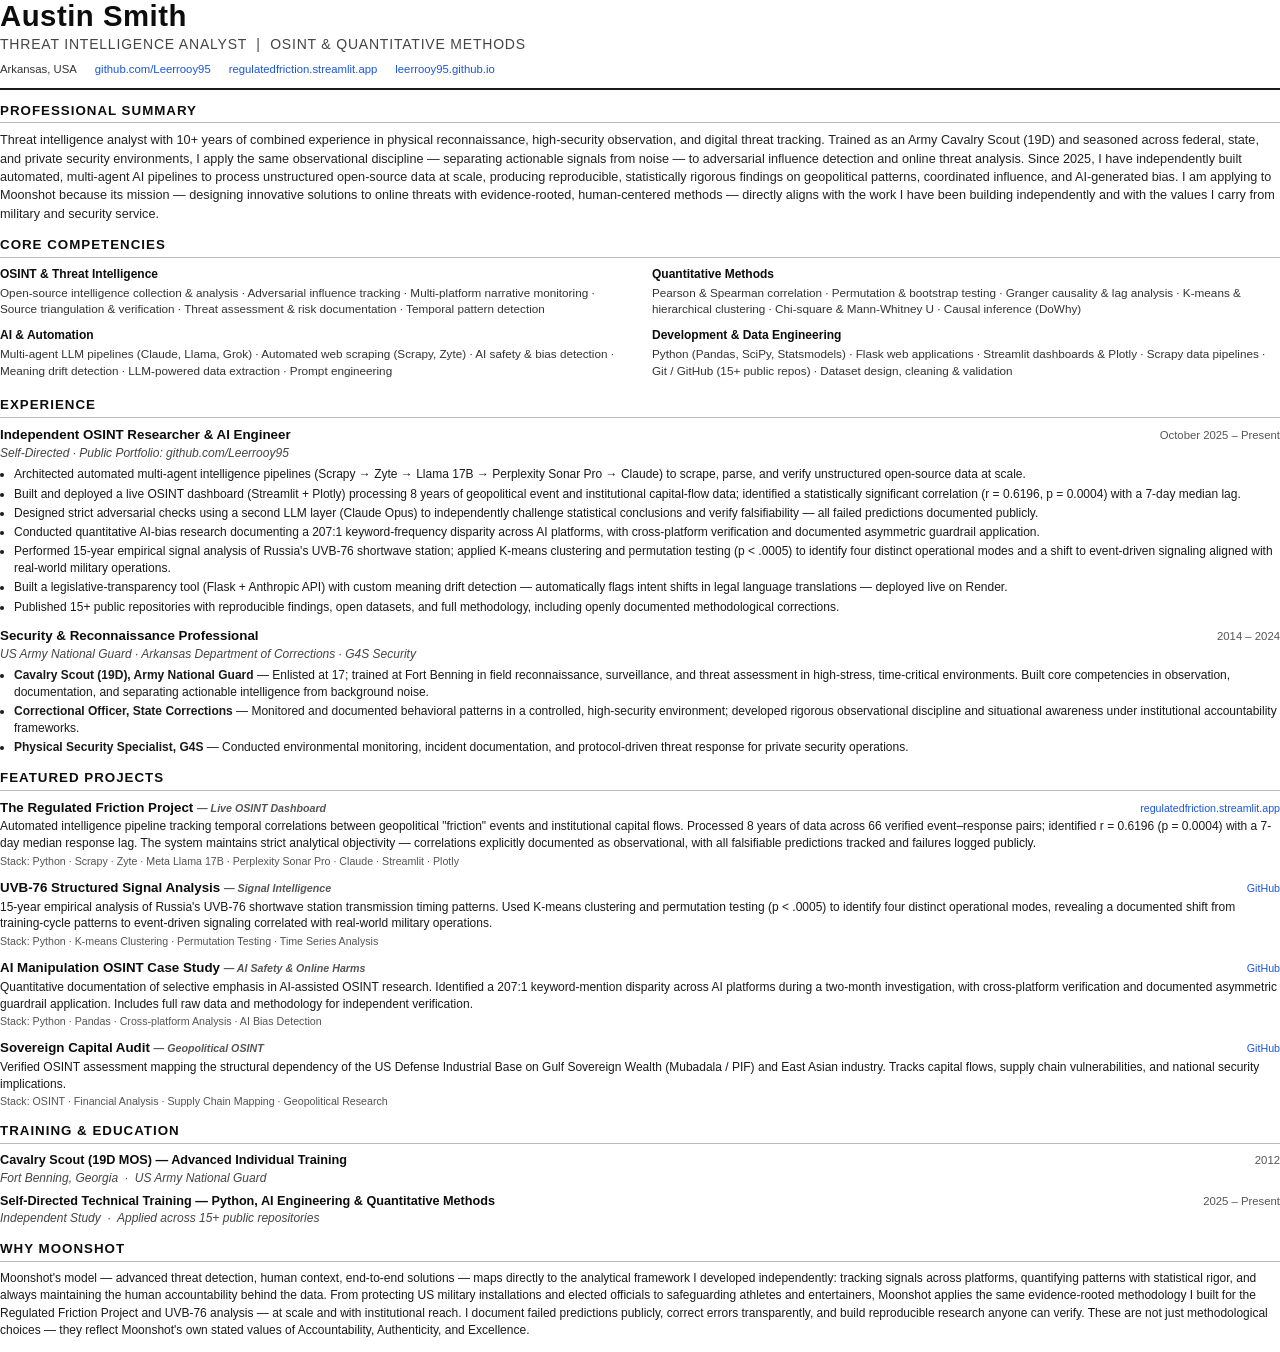
==== resume.html @ 7518427e "Add Austin Smith resume for Moonshot Threat Intelligence Analyst role (HTML + PDF) Co-authored-by: L" ====
<!DOCTYPE html>
<html lang="en">
<head>
<meta charset="UTF-8">
<title>Austin Smith — Resume</title>
<style>
  /* =============================================
     Austin Smith — Resume for Moonshot
     Threat Intelligence Analyst (Quantitative Methods)
     ============================================= */

  @page {
    size: letter;
    margin: 0.6in 0.65in 0.6in 0.65in;
  }

  * {
    margin: 0;
    padding: 0;
    box-sizing: border-box;
  }

  body {
    font-family: 'Arial', 'Helvetica Neue', Helvetica, sans-serif;
    font-size: 9.5pt;
    line-height: 1.4;
    color: #1a1a1a;
    background: #ffffff;
  }

  /* ---- Header ---- */
  .header {
    border-bottom: 2.5px solid #1a1a1a;
    padding-bottom: 10px;
    margin-bottom: 12px;
  }

  .header-name {
    font-size: 22pt;
    font-weight: 700;
    letter-spacing: 0.5px;
    color: #0d0d0d;
    line-height: 1.1;
  }

  .header-title {
    font-size: 10.5pt;
    font-weight: 400;
    color: #444;
    letter-spacing: 0.8px;
    text-transform: uppercase;
    margin-top: 3px;
    margin-bottom: 7px;
  }

  .header-contact {
    display: flex;
    flex-wrap: wrap;
    gap: 4px 18px;
    font-size: 8.5pt;
    color: #333;
  }

  .header-contact a {
    color: #1a56db;
    text-decoration: none;
  }

  /* ---- Section Titles ---- */
  .section {
    margin-bottom: 13px;
  }

  .section-title {
    font-size: 10pt;
    font-weight: 700;
    text-transform: uppercase;
    letter-spacing: 1px;
    color: #0d0d0d;
    border-bottom: 1px solid #bbb;
    padding-bottom: 2px;
    margin-bottom: 8px;
  }

  /* ---- Summary ---- */
  .summary p {
    font-size: 9.5pt;
    color: #222;
    line-height: 1.45;
  }

  /* ---- Skills Grid ---- */
  .skills-grid {
    display: grid;
    grid-template-columns: 1fr 1fr;
    gap: 6px 24px;
  }

  .skill-category {
    margin-bottom: 4px;
  }

  .skill-category-title {
    font-weight: 700;
    font-size: 9pt;
    color: #0d0d0d;
    margin-bottom: 2px;
  }

  .skill-category p {
    font-size: 8.8pt;
    color: #333;
    line-height: 1.4;
  }

  /* ---- Experience ---- */
  .job {
    margin-bottom: 11px;
  }

  .job-header {
    display: flex;
    justify-content: space-between;
    align-items: baseline;
    margin-bottom: 1px;
  }

  .job-title {
    font-size: 10pt;
    font-weight: 700;
    color: #0d0d0d;
  }

  .job-dates {
    font-size: 8.5pt;
    color: #555;
    white-space: nowrap;
    margin-left: 8px;
    flex-shrink: 0;
  }

  .job-org {
    font-size: 9pt;
    color: #444;
    font-style: italic;
    margin-bottom: 4px;
  }

  .job-bullets {
    padding-left: 14px;
    margin: 0;
  }

  .job-bullets li {
    font-size: 9pt;
    color: #1a1a1a;
    margin-bottom: 2.5px;
    line-height: 1.4;
  }

  /* ---- Projects ---- */
  .project {
    margin-bottom: 10px;
  }

  .project-header {
    display: flex;
    justify-content: space-between;
    align-items: baseline;
    margin-bottom: 1px;
  }

  .project-title {
    font-size: 10pt;
    font-weight: 700;
    color: #0d0d0d;
  }

  .project-tag {
    font-size: 8pt;
    color: #555;
    font-style: italic;
  }

  .project-link {
    font-size: 8pt;
    color: #1a56db;
    text-decoration: none;
  }

  .project-desc {
    font-size: 9pt;
    color: #1a1a1a;
    line-height: 1.4;
    margin-bottom: 2px;
  }

  .project-stack {
    font-size: 8pt;
    color: #555;
  }

  /* ---- Education / Certs ---- */
  .edu-item {
    margin-bottom: 6px;
  }

  .edu-header {
    display: flex;
    justify-content: space-between;
    align-items: baseline;
  }

  .edu-title {
    font-size: 9.5pt;
    font-weight: 700;
    color: #0d0d0d;
  }

  .edu-dates {
    font-size: 8.5pt;
    color: #555;
  }

  .edu-org {
    font-size: 9pt;
    color: #444;
    font-style: italic;
  }

  /* ---- Two-column layout for bottom ---- */
  .two-col {
    display: grid;
    grid-template-columns: 1fr 1fr;
    gap: 0 28px;
  }
</style>
</head>
<body>

<!-- ============ HEADER ============ -->
<div class="header">
  <div class="header-name">Austin Smith</div>
  <div class="header-title">Threat Intelligence Analyst &nbsp;|&nbsp; OSINT &amp; Quantitative Methods</div>
  <div class="header-contact">
    <span>Arkansas, USA</span>
    <span><a href="https://github.com/Leerrooy95">github.com/Leerrooy95</a></span>
    <span><a href="https://regulatedfriction.streamlit.app">regulatedfriction.streamlit.app</a></span>
    <span><a href="https://leerrooy95.github.io">leerrooy95.github.io</a></span>
  </div>
</div>

<!-- ============ PROFESSIONAL SUMMARY ============ -->
<div class="section summary">
  <div class="section-title">Professional Summary</div>
  <p>
    Threat intelligence analyst with 10+ years of combined experience in physical reconnaissance, high-security observation, and digital threat tracking.
    Trained as an Army Cavalry Scout (19D) and seasoned across federal, state, and private security environments, I apply the same observational
    discipline — separating actionable signals from noise — to adversarial influence detection and online threat analysis.
    Since 2025, I have independently built automated, multi-agent AI pipelines to process unstructured open-source data at scale, producing
    reproducible, statistically rigorous findings on geopolitical patterns, coordinated influence, and AI-generated bias.
    I am applying to Moonshot because its mission — designing innovative solutions to online threats with evidence-rooted, human-centered methods — directly
    aligns with the work I have been building independently and with the values I carry from military and security service.
  </p>
</div>

<!-- ============ CORE COMPETENCIES ============ -->
<div class="section">
  <div class="section-title">Core Competencies</div>
  <div class="skills-grid">

    <div class="skill-category">
      <div class="skill-category-title">OSINT &amp; Threat Intelligence</div>
      <p>Open-source intelligence collection &amp; analysis · Adversarial influence tracking · Multi-platform narrative monitoring · Source triangulation &amp; verification · Threat assessment &amp; risk documentation · Temporal pattern detection</p>
    </div>

    <div class="skill-category">
      <div class="skill-category-title">Quantitative Methods</div>
      <p>Pearson &amp; Spearman correlation · Permutation &amp; bootstrap testing · Granger causality &amp; lag analysis · K-means &amp; hierarchical clustering · Chi-square &amp; Mann-Whitney U · Causal inference (DoWhy)</p>
    </div>

    <div class="skill-category">
      <div class="skill-category-title">AI &amp; Automation</div>
      <p>Multi-agent LLM pipelines (Claude, Llama, Grok) · Automated web scraping (Scrapy, Zyte) · AI safety &amp; bias detection · Meaning drift detection · LLM-powered data extraction · Prompt engineering</p>
    </div>

    <div class="skill-category">
      <div class="skill-category-title">Development &amp; Data Engineering</div>
      <p>Python (Pandas, SciPy, Statsmodels) · Flask web applications · Streamlit dashboards &amp; Plotly · Scrapy data pipelines · Git / GitHub (15+ public repos) · Dataset design, cleaning &amp; validation</p>
    </div>

  </div>
</div>

<!-- ============ EXPERIENCE ============ -->
<div class="section">
  <div class="section-title">Experience</div>

  <!-- Job 1 -->
  <div class="job">
    <div class="job-header">
      <div class="job-title">Independent OSINT Researcher &amp; AI Engineer</div>
      <div class="job-dates">October 2025 – Present</div>
    </div>
    <div class="job-org">Self-Directed · Public Portfolio: github.com/Leerrooy95</div>
    <ul class="job-bullets">
      <li>Architected automated multi-agent intelligence pipelines (Scrapy → Zyte → Llama 17B → Perplexity Sonar Pro → Claude) to scrape, parse, and verify unstructured open-source data at scale.</li>
      <li>Built and deployed a live OSINT dashboard (Streamlit + Plotly) processing 8 years of geopolitical event and institutional capital-flow data; identified a statistically significant correlation (r = 0.6196, p = 0.0004) with a 7-day median lag.</li>
      <li>Designed strict adversarial checks using a second LLM layer (Claude Opus) to independently challenge statistical conclusions and verify falsifiability — all failed predictions documented publicly.</li>
      <li>Conducted quantitative AI-bias research documenting a 207:1 keyword-frequency disparity across AI platforms, with cross-platform verification and documented asymmetric guardrail application.</li>
      <li>Performed 15-year empirical signal analysis of Russia's UVB-76 shortwave station; applied K-means clustering and permutation testing (p &lt; .0005) to identify four distinct operational modes and a shift to event-driven signaling aligned with real-world military operations.</li>
      <li>Built a legislative-transparency tool (Flask + Anthropic API) with custom meaning drift detection — automatically flags intent shifts in legal language translations — deployed live on Render.</li>
      <li>Published 15+ public repositories with reproducible findings, open datasets, and full methodology, including openly documented methodological corrections.</li>
    </ul>
  </div>

  <!-- Job 2 -->
  <div class="job">
    <div class="job-header">
      <div class="job-title">Security &amp; Reconnaissance Professional</div>
      <div class="job-dates">2014 – 2024</div>
    </div>
    <div class="job-org">US Army National Guard · Arkansas Department of Corrections · G4S Security</div>
    <ul class="job-bullets">
      <li><strong>Cavalry Scout (19D), Army National Guard</strong> — Enlisted at 17; trained at Fort Benning in field reconnaissance, surveillance, and threat assessment in high-stress, time-critical environments. Built core competencies in observation, documentation, and separating actionable intelligence from background noise.</li>
      <li><strong>Correctional Officer, State Corrections</strong> — Monitored and documented behavioral patterns in a controlled, high-security environment; developed rigorous observational discipline and situational awareness under institutional accountability frameworks.</li>
      <li><strong>Physical Security Specialist, G4S</strong> — Conducted environmental monitoring, incident documentation, and protocol-driven threat response for private security operations.</li>
    </ul>
  </div>

</div>

<!-- ============ FEATURED PROJECTS ============ -->
<div class="section">
  <div class="section-title">Featured Projects</div>

  <div class="project">
    <div class="project-header">
      <div class="project-title">The Regulated Friction Project <span class="project-tag">— Live OSINT Dashboard</span></div>
      <a class="project-link" href="https://regulatedfriction.streamlit.app">regulatedfriction.streamlit.app</a>
    </div>
    <div class="project-desc">
      Automated intelligence pipeline tracking temporal correlations between geopolitical "friction" events and institutional capital flows. Processed 8 years of data across 66 verified event–response pairs; identified r = 0.6196 (p = 0.0004) with a 7-day median response lag. The system maintains strict analytical objectivity — correlations explicitly documented as observational, with all falsifiable predictions tracked and failures logged publicly.
    </div>
    <div class="project-stack">Stack: Python · Scrapy · Zyte · Meta Llama 17B · Perplexity Sonar Pro · Claude · Streamlit · Plotly</div>
  </div>

  <div class="project">
    <div class="project-header">
      <div class="project-title">UVB-76 Structured Signal Analysis <span class="project-tag">— Signal Intelligence</span></div>
      <a class="project-link" href="https://github.com/Leerrooy95/UVB-76-Structured-Signal-Analysis">GitHub</a>
    </div>
    <div class="project-desc">
      15-year empirical analysis of Russia's UVB-76 shortwave station transmission timing patterns. Used K-means clustering and permutation testing (p &lt; .0005) to identify four distinct operational modes, revealing a documented shift from training-cycle patterns to event-driven signaling correlated with real-world military operations.
    </div>
    <div class="project-stack">Stack: Python · K-means Clustering · Permutation Testing · Time Series Analysis</div>
  </div>

  <div class="project">
    <div class="project-header">
      <div class="project-title">AI Manipulation OSINT Case Study <span class="project-tag">— AI Safety &amp; Online Harms</span></div>
      <a class="project-link" href="https://github.com/Leerrooy95/AI-Manipulation-OSINT-Case-Study">GitHub</a>
    </div>
    <div class="project-desc">
      Quantitative documentation of selective emphasis in AI-assisted OSINT research. Identified a 207:1 keyword-mention disparity across AI platforms during a two-month investigation, with cross-platform verification and documented asymmetric guardrail application. Includes full raw data and methodology for independent verification.
    </div>
    <div class="project-stack">Stack: Python · Pandas · Cross-platform Analysis · AI Bias Detection</div>
  </div>

  <div class="project">
    <div class="project-header">
      <div class="project-title">Sovereign Capital Audit <span class="project-tag">— Geopolitical OSINT</span></div>
      <a class="project-link" href="https://github.com/Leerrooy95/Sovereign-Capital-Audit">GitHub</a>
    </div>
    <div class="project-desc">
      Verified OSINT assessment mapping the structural dependency of the US Defense Industrial Base on Gulf Sovereign Wealth (Mubadala / PIF) and East Asian industry. Tracks capital flows, supply chain vulnerabilities, and national security implications.
    </div>
    <div class="project-stack">Stack: OSINT · Financial Analysis · Supply Chain Mapping · Geopolitical Research</div>
  </div>

</div>

<!-- ============ EDUCATION / TRAINING ============ -->
<div class="section">
  <div class="section-title">Training &amp; Education</div>

  <div class="edu-item">
    <div class="edu-header">
      <div class="edu-title">Cavalry Scout (19D MOS) — Advanced Individual Training</div>
      <div class="edu-dates">2012</div>
    </div>
    <div class="edu-org">Fort Benning, Georgia &nbsp;·&nbsp; US Army National Guard</div>
  </div>

  <div class="edu-item">
    <div class="edu-header">
      <div class="edu-title">Self-Directed Technical Training — Python, AI Engineering &amp; Quantitative Methods</div>
      <div class="edu-dates">2025 – Present</div>
    </div>
    <div class="edu-org">Independent Study &nbsp;·&nbsp; Applied across 15+ public repositories</div>
  </div>

</div>

<!-- ============ WHY MOONSHOT (tailored note) ============ -->
<div class="section">
  <div class="section-title">Why Moonshot</div>
  <p style="font-size:9pt; line-height:1.45; color:#1a1a1a;">
    Moonshot's model — advanced threat detection, human context, end-to-end solutions — maps directly to the analytical framework I developed independently: tracking signals across platforms, quantifying patterns with statistical rigor, and always maintaining the human accountability behind the data.
    From protecting US military installations and elected officials to safeguarding athletes and entertainers, Moonshot applies the same evidence-rooted methodology I built for the Regulated Friction Project and UVB-76 analysis — at scale and with institutional reach.
    I document failed predictions publicly, correct errors transparently, and build reproducible research anyone can verify.
    These are not just methodological choices — they reflect Moonshot's own stated values of Accountability, Authenticity, and Excellence.
  </p>
</div>

</body>
</html>
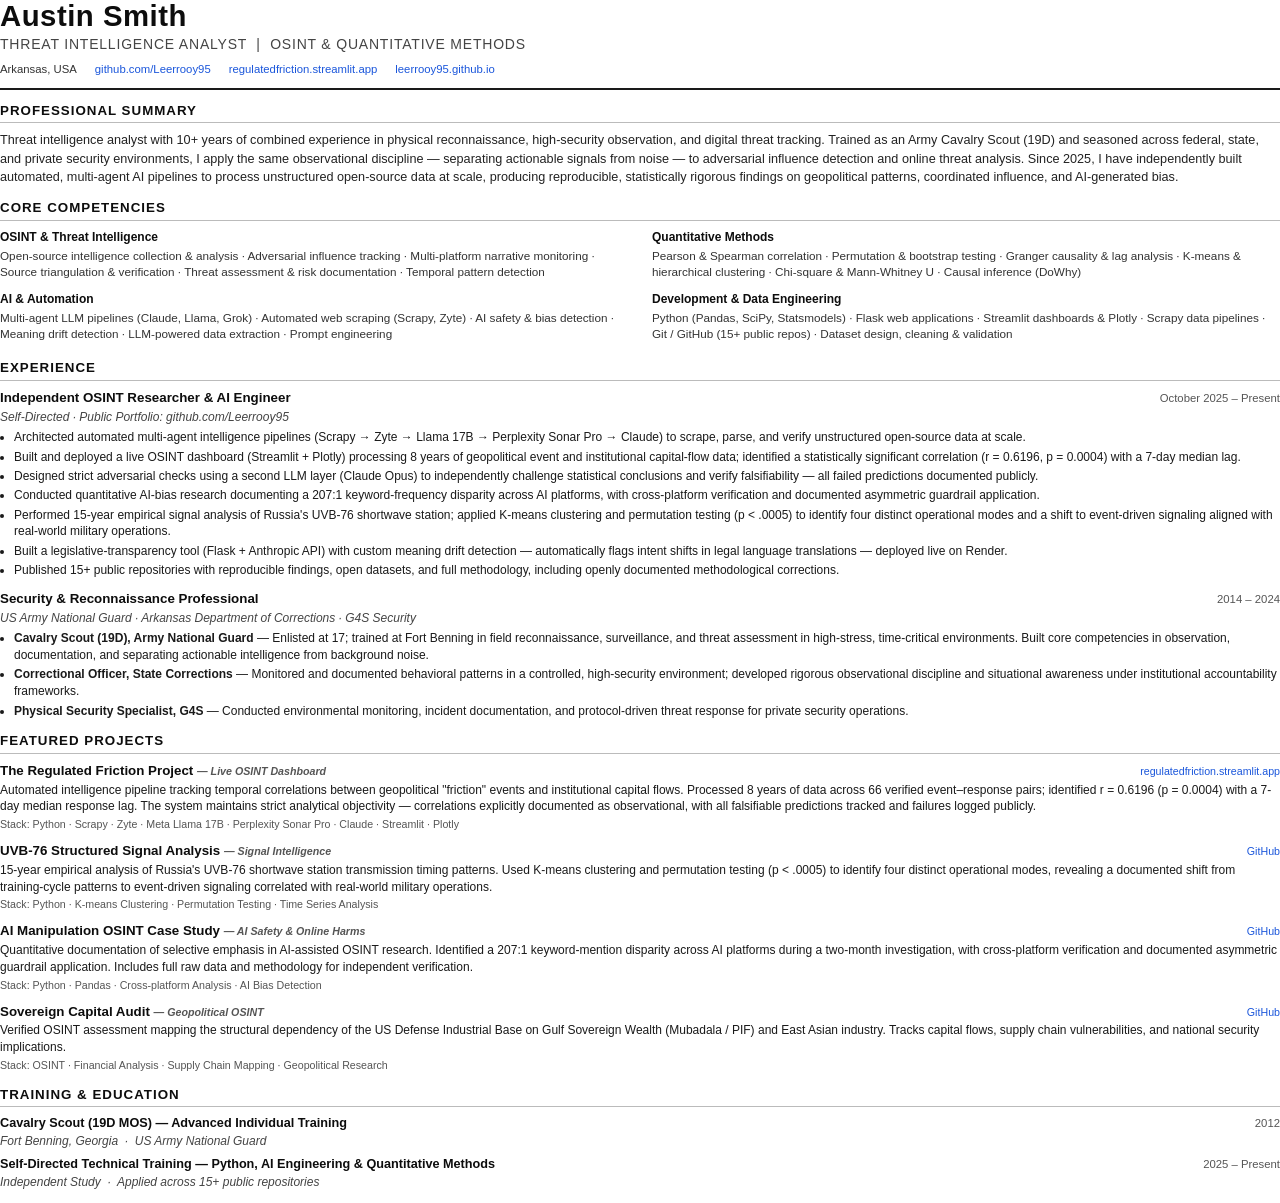
==== commit 7e26732d: "Remove all Moonshot references from portfolio Co-authored-by: Leerrooy95 <241073079+Leerrooy95@users" ====
--- a/resume.html
+++ b/resume.html
@@ -5,7 +5,7 @@
 <title>Austin Smith — Resume</title>
 <style>
   /* =============================================
-     Austin Smith — Resume for Moonshot
+     Austin Smith — Resume
      Threat Intelligence Analyst (Quantitative Methods)
      ============================================= */
 
@@ -259,8 +259,6 @@
     discipline — separating actionable signals from noise — to adversarial influence detection and online threat analysis.
     Since 2025, I have independently built automated, multi-agent AI pipelines to process unstructured open-source data at scale, producing
     reproducible, statistically rigorous findings on geopolitical patterns, coordinated influence, and AI-generated bias.
-    I am applying to Moonshot because its mission — designing innovative solutions to online threats with evidence-rooted, human-centered methods — directly
-    aligns with the work I have been building independently and with the values I carry from military and security service.
   </p>
 </div>
 
@@ -402,16 +400,5 @@
 
 </div>
 
-<!-- ============ WHY MOONSHOT (tailored note) ============ -->
-<div class="section">
-  <div class="section-title">Why Moonshot</div>
-  <p style="font-size:9pt; line-height:1.45; color:#1a1a1a;">
-    Moonshot's model — advanced threat detection, human context, end-to-end solutions — maps directly to the analytical framework I developed independently: tracking signals across platforms, quantifying patterns with statistical rigor, and always maintaining the human accountability behind the data.
-    From protecting US military installations and elected officials to safeguarding athletes and entertainers, Moonshot applies the same evidence-rooted methodology I built for the Regulated Friction Project and UVB-76 analysis — at scale and with institutional reach.
-    I document failed predictions publicly, correct errors transparently, and build reproducible research anyone can verify.
-    These are not just methodological choices — they reflect Moonshot's own stated values of Accountability, Authenticity, and Excellence.
-  </p>
-</div>
-
 </body>
 </html>
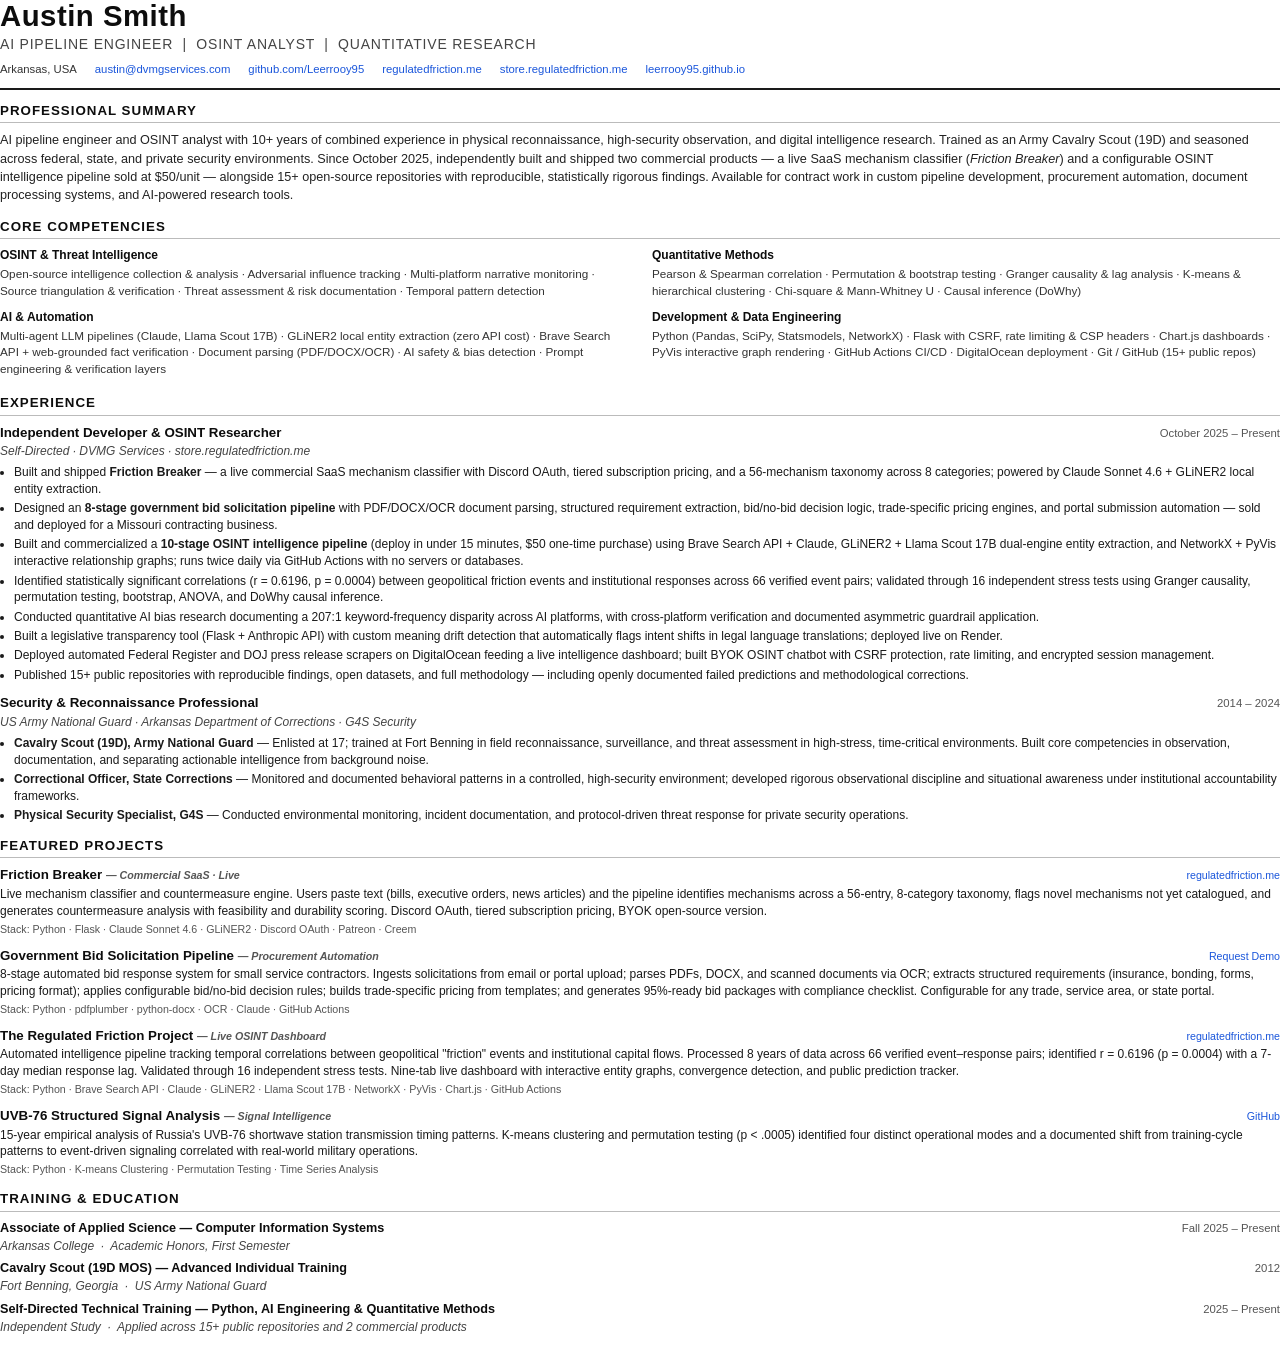
==== commit 4393b15e: "Add files via upload" ====
--- a/resume.html
+++ b/resume.html
@@ -241,11 +241,13 @@
 <!-- ============ HEADER ============ -->
 <div class="header">
   <div class="header-name">Austin Smith</div>
-  <div class="header-title">Threat Intelligence Analyst &nbsp;|&nbsp; OSINT &amp; Quantitative Methods</div>
+  <div class="header-title">AI Pipeline Engineer &nbsp;|&nbsp; OSINT Analyst &nbsp;|&nbsp; Quantitative Research</div>
   <div class="header-contact">
     <span>Arkansas, USA</span>
+    <span><a href="mailto:austin@dvmgservices.com">austin@dvmgservices.com</a></span>
     <span><a href="https://github.com/Leerrooy95">github.com/Leerrooy95</a></span>
-    <span><a href="https://regulatedfriction.streamlit.app">regulatedfriction.streamlit.app</a></span>
+    <span><a href="https://regulatedfriction.me">regulatedfriction.me</a></span>
+    <span><a href="https://store.regulatedfriction.me">store.regulatedfriction.me</a></span>
     <span><a href="https://leerrooy95.github.io">leerrooy95.github.io</a></span>
   </div>
 </div>
@@ -254,11 +256,7 @@
 <div class="section summary">
   <div class="section-title">Professional Summary</div>
   <p>
-    Threat intelligence analyst with 10+ years of combined experience in physical reconnaissance, high-security observation, and digital threat tracking.
-    Trained as an Army Cavalry Scout (19D) and seasoned across federal, state, and private security environments, I apply the same observational
-    discipline — separating actionable signals from noise — to adversarial influence detection and online threat analysis.
-    Since 2025, I have independently built automated, multi-agent AI pipelines to process unstructured open-source data at scale, producing
-    reproducible, statistically rigorous findings on geopolitical patterns, coordinated influence, and AI-generated bias.
+    AI pipeline engineer and OSINT analyst with 10+ years of combined experience in physical reconnaissance, high-security observation, and digital intelligence research. Trained as an Army Cavalry Scout (19D) and seasoned across federal, state, and private security environments. Since October 2025, independently built and shipped two commercial products — a live SaaS mechanism classifier (<em>Friction Breaker</em>) and a configurable OSINT intelligence pipeline sold at $50/unit — alongside 15+ open-source repositories with reproducible, statistically rigorous findings. Available for contract work in custom pipeline development, procurement automation, document processing systems, and AI-powered research tools.
   </p>
 </div>
 
@@ -279,12 +277,12 @@
 
     <div class="skill-category">
       <div class="skill-category-title">AI &amp; Automation</div>
-      <p>Multi-agent LLM pipelines (Claude, Llama, Grok) · Automated web scraping (Scrapy, Zyte) · AI safety &amp; bias detection · Meaning drift detection · LLM-powered data extraction · Prompt engineering</p>
+      <p>Multi-agent LLM pipelines (Claude, Llama Scout 17B) · GLiNER2 local entity extraction (zero API cost) · Brave Search API + web-grounded fact verification · Document parsing (PDF/DOCX/OCR) · AI safety &amp; bias detection · Prompt engineering &amp; verification layers</p>
     </div>
 
     <div class="skill-category">
       <div class="skill-category-title">Development &amp; Data Engineering</div>
-      <p>Python (Pandas, SciPy, Statsmodels) · Flask web applications · Streamlit dashboards &amp; Plotly · Scrapy data pipelines · Git / GitHub (15+ public repos) · Dataset design, cleaning &amp; validation</p>
+      <p>Python (Pandas, SciPy, Statsmodels, NetworkX) · Flask with CSRF, rate limiting &amp; CSP headers · Chart.js dashboards · PyVis interactive graph rendering · GitHub Actions CI/CD · DigitalOcean deployment · Git / GitHub (15+ public repos)</p>
     </div>
 
   </div>
@@ -297,18 +295,19 @@
   <!-- Job 1 -->
   <div class="job">
     <div class="job-header">
-      <div class="job-title">Independent OSINT Researcher &amp; AI Engineer</div>
+      <div class="job-title">Independent Developer &amp; OSINT Researcher</div>
       <div class="job-dates">October 2025 – Present</div>
     </div>
-    <div class="job-org">Self-Directed · Public Portfolio: github.com/Leerrooy95</div>
+    <div class="job-org">Self-Directed · DVMG Services · store.regulatedfriction.me</div>
     <ul class="job-bullets">
-      <li>Architected automated multi-agent intelligence pipelines (Scrapy → Zyte → Llama 17B → Perplexity Sonar Pro → Claude) to scrape, parse, and verify unstructured open-source data at scale.</li>
-      <li>Built and deployed a live OSINT dashboard (Streamlit + Plotly) processing 8 years of geopolitical event and institutional capital-flow data; identified a statistically significant correlation (r = 0.6196, p = 0.0004) with a 7-day median lag.</li>
-      <li>Designed strict adversarial checks using a second LLM layer (Claude Opus) to independently challenge statistical conclusions and verify falsifiability — all failed predictions documented publicly.</li>
-      <li>Conducted quantitative AI-bias research documenting a 207:1 keyword-frequency disparity across AI platforms, with cross-platform verification and documented asymmetric guardrail application.</li>
-      <li>Performed 15-year empirical signal analysis of Russia's UVB-76 shortwave station; applied K-means clustering and permutation testing (p &lt; .0005) to identify four distinct operational modes and a shift to event-driven signaling aligned with real-world military operations.</li>
-      <li>Built a legislative-transparency tool (Flask + Anthropic API) with custom meaning drift detection — automatically flags intent shifts in legal language translations — deployed live on Render.</li>
-      <li>Published 15+ public repositories with reproducible findings, open datasets, and full methodology, including openly documented methodological corrections.</li>
+      <li>Built and shipped <strong>Friction Breaker</strong> — a live commercial SaaS mechanism classifier with Discord OAuth, tiered subscription pricing, and a 56-mechanism taxonomy across 8 categories; powered by Claude Sonnet 4.6 + GLiNER2 local entity extraction.</li>
+      <li>Designed an <strong>8-stage government bid solicitation pipeline</strong> with PDF/DOCX/OCR document parsing, structured requirement extraction, bid/no-bid decision logic, trade-specific pricing engines, and portal submission automation — sold and deployed for a Missouri contracting business.</li>
+      <li>Built and commercialized a <strong>10-stage OSINT intelligence pipeline</strong> (deploy in under 15 minutes, $50 one-time purchase) using Brave Search API + Claude, GLiNER2 + Llama Scout 17B dual-engine entity extraction, and NetworkX + PyVis interactive relationship graphs; runs twice daily via GitHub Actions with no servers or databases.</li>
+      <li>Identified statistically significant correlations (r = 0.6196, p = 0.0004) between geopolitical friction events and institutional responses across 66 verified event pairs; validated through 16 independent stress tests using Granger causality, permutation testing, bootstrap, ANOVA, and DoWhy causal inference.</li>
+      <li>Conducted quantitative AI bias research documenting a 207:1 keyword-frequency disparity across AI platforms, with cross-platform verification and documented asymmetric guardrail application.</li>
+      <li>Built a legislative transparency tool (Flask + Anthropic API) with custom meaning drift detection that automatically flags intent shifts in legal language translations; deployed live on Render.</li>
+      <li>Deployed automated Federal Register and DOJ press release scrapers on DigitalOcean feeding a live intelligence dashboard; built BYOK OSINT chatbot with CSRF protection, rate limiting, and encrypted session management.</li>
+      <li>Published 15+ public repositories with reproducible findings, open datasets, and full methodology — including openly documented failed predictions and methodological corrections.</li>
     </ul>
   </div>
 
@@ -334,13 +333,35 @@
 
   <div class="project">
     <div class="project-header">
+      <div class="project-title">Friction Breaker <span class="project-tag">— Commercial SaaS · Live</span></div>
+      <a class="project-link" href="https://regulatedfriction.me">regulatedfriction.me</a>
+    </div>
+    <div class="project-desc">
+      Live mechanism classifier and countermeasure engine. Users paste text (bills, executive orders, news articles) and the pipeline identifies mechanisms across a 56-entry, 8-category taxonomy, flags novel mechanisms not yet catalogued, and generates countermeasure analysis with feasibility and durability scoring. Discord OAuth, tiered subscription pricing, BYOK open-source version.
+    </div>
+    <div class="project-stack">Stack: Python · Flask · Claude Sonnet 4.6 · GLiNER2 · Discord OAuth · Patreon · Creem</div>
+  </div>
+
+  <div class="project">
+    <div class="project-header">
+      <div class="project-title">Government Bid Solicitation Pipeline <span class="project-tag">— Procurement Automation</span></div>
+      <a class="project-link" href="mailto:austin@dvmgservices.com">Request Demo</a>
+    </div>
+    <div class="project-desc">
+      8-stage automated bid response system for small service contractors. Ingests solicitations from email or portal upload; parses PDFs, DOCX, and scanned documents via OCR; extracts structured requirements (insurance, bonding, forms, pricing format); applies configurable bid/no-bid decision rules; builds trade-specific pricing from templates; and generates 95%-ready bid packages with compliance checklist. Configurable for any trade, service area, or state portal.
+    </div>
+    <div class="project-stack">Stack: Python · pdfplumber · python-docx · OCR · Claude · GitHub Actions</div>
+  </div>
+
+  <div class="project">
+    <div class="project-header">
       <div class="project-title">The Regulated Friction Project <span class="project-tag">— Live OSINT Dashboard</span></div>
-      <a class="project-link" href="https://regulatedfriction.streamlit.app">regulatedfriction.streamlit.app</a>
+      <a class="project-link" href="https://regulatedfriction.me">regulatedfriction.me</a>
     </div>
     <div class="project-desc">
-      Automated intelligence pipeline tracking temporal correlations between geopolitical "friction" events and institutional capital flows. Processed 8 years of data across 66 verified event–response pairs; identified r = 0.6196 (p = 0.0004) with a 7-day median response lag. The system maintains strict analytical objectivity — correlations explicitly documented as observational, with all falsifiable predictions tracked and failures logged publicly.
-    </div>
-    <div class="project-stack">Stack: Python · Scrapy · Zyte · Meta Llama 17B · Perplexity Sonar Pro · Claude · Streamlit · Plotly</div>
+      Automated intelligence pipeline tracking temporal correlations between geopolitical "friction" events and institutional capital flows. Processed 8 years of data across 66 verified event–response pairs; identified r = 0.6196 (p = 0.0004) with a 7-day median response lag. Validated through 16 independent stress tests. Nine-tab live dashboard with interactive entity graphs, convergence detection, and public prediction tracker.
+    </div>
+    <div class="project-stack">Stack: Python · Brave Search API · Claude · GLiNER2 · Llama Scout 17B · NetworkX · PyVis · Chart.js · GitHub Actions</div>
   </div>
 
   <div class="project">
@@ -349,31 +370,9 @@
       <a class="project-link" href="https://github.com/Leerrooy95/UVB-76-Structured-Signal-Analysis">GitHub</a>
     </div>
     <div class="project-desc">
-      15-year empirical analysis of Russia's UVB-76 shortwave station transmission timing patterns. Used K-means clustering and permutation testing (p &lt; .0005) to identify four distinct operational modes, revealing a documented shift from training-cycle patterns to event-driven signaling correlated with real-world military operations.
+      15-year empirical analysis of Russia's UVB-76 shortwave station transmission timing patterns. K-means clustering and permutation testing (p &lt; .0005) identified four distinct operational modes and a documented shift from training-cycle patterns to event-driven signaling correlated with real-world military operations.
     </div>
     <div class="project-stack">Stack: Python · K-means Clustering · Permutation Testing · Time Series Analysis</div>
-  </div>
-
-  <div class="project">
-    <div class="project-header">
-      <div class="project-title">AI Manipulation OSINT Case Study <span class="project-tag">— AI Safety &amp; Online Harms</span></div>
-      <a class="project-link" href="https://github.com/Leerrooy95/AI-Manipulation-OSINT-Case-Study">GitHub</a>
-    </div>
-    <div class="project-desc">
-      Quantitative documentation of selective emphasis in AI-assisted OSINT research. Identified a 207:1 keyword-mention disparity across AI platforms during a two-month investigation, with cross-platform verification and documented asymmetric guardrail application. Includes full raw data and methodology for independent verification.
-    </div>
-    <div class="project-stack">Stack: Python · Pandas · Cross-platform Analysis · AI Bias Detection</div>
-  </div>
-
-  <div class="project">
-    <div class="project-header">
-      <div class="project-title">Sovereign Capital Audit <span class="project-tag">— Geopolitical OSINT</span></div>
-      <a class="project-link" href="https://github.com/Leerrooy95/Sovereign-Capital-Audit">GitHub</a>
-    </div>
-    <div class="project-desc">
-      Verified OSINT assessment mapping the structural dependency of the US Defense Industrial Base on Gulf Sovereign Wealth (Mubadala / PIF) and East Asian industry. Tracks capital flows, supply chain vulnerabilities, and national security implications.
-    </div>
-    <div class="project-stack">Stack: OSINT · Financial Analysis · Supply Chain Mapping · Geopolitical Research</div>
   </div>
 
 </div>
@@ -381,6 +380,14 @@
 <!-- ============ EDUCATION / TRAINING ============ -->
 <div class="section">
   <div class="section-title">Training &amp; Education</div>
+
+  <div class="edu-item">
+    <div class="edu-header">
+      <div class="edu-title">Associate of Applied Science — Computer Information Systems</div>
+      <div class="edu-dates">Fall 2025 – Present</div>
+    </div>
+    <div class="edu-org">Arkansas College &nbsp;·&nbsp; Academic Honors, First Semester</div>
+  </div>
 
   <div class="edu-item">
     <div class="edu-header">
@@ -395,7 +402,7 @@
       <div class="edu-title">Self-Directed Technical Training — Python, AI Engineering &amp; Quantitative Methods</div>
       <div class="edu-dates">2025 – Present</div>
     </div>
-    <div class="edu-org">Independent Study &nbsp;·&nbsp; Applied across 15+ public repositories</div>
+    <div class="edu-org">Independent Study &nbsp;·&nbsp; Applied across 15+ public repositories and 2 commercial products</div>
   </div>
 
 </div>
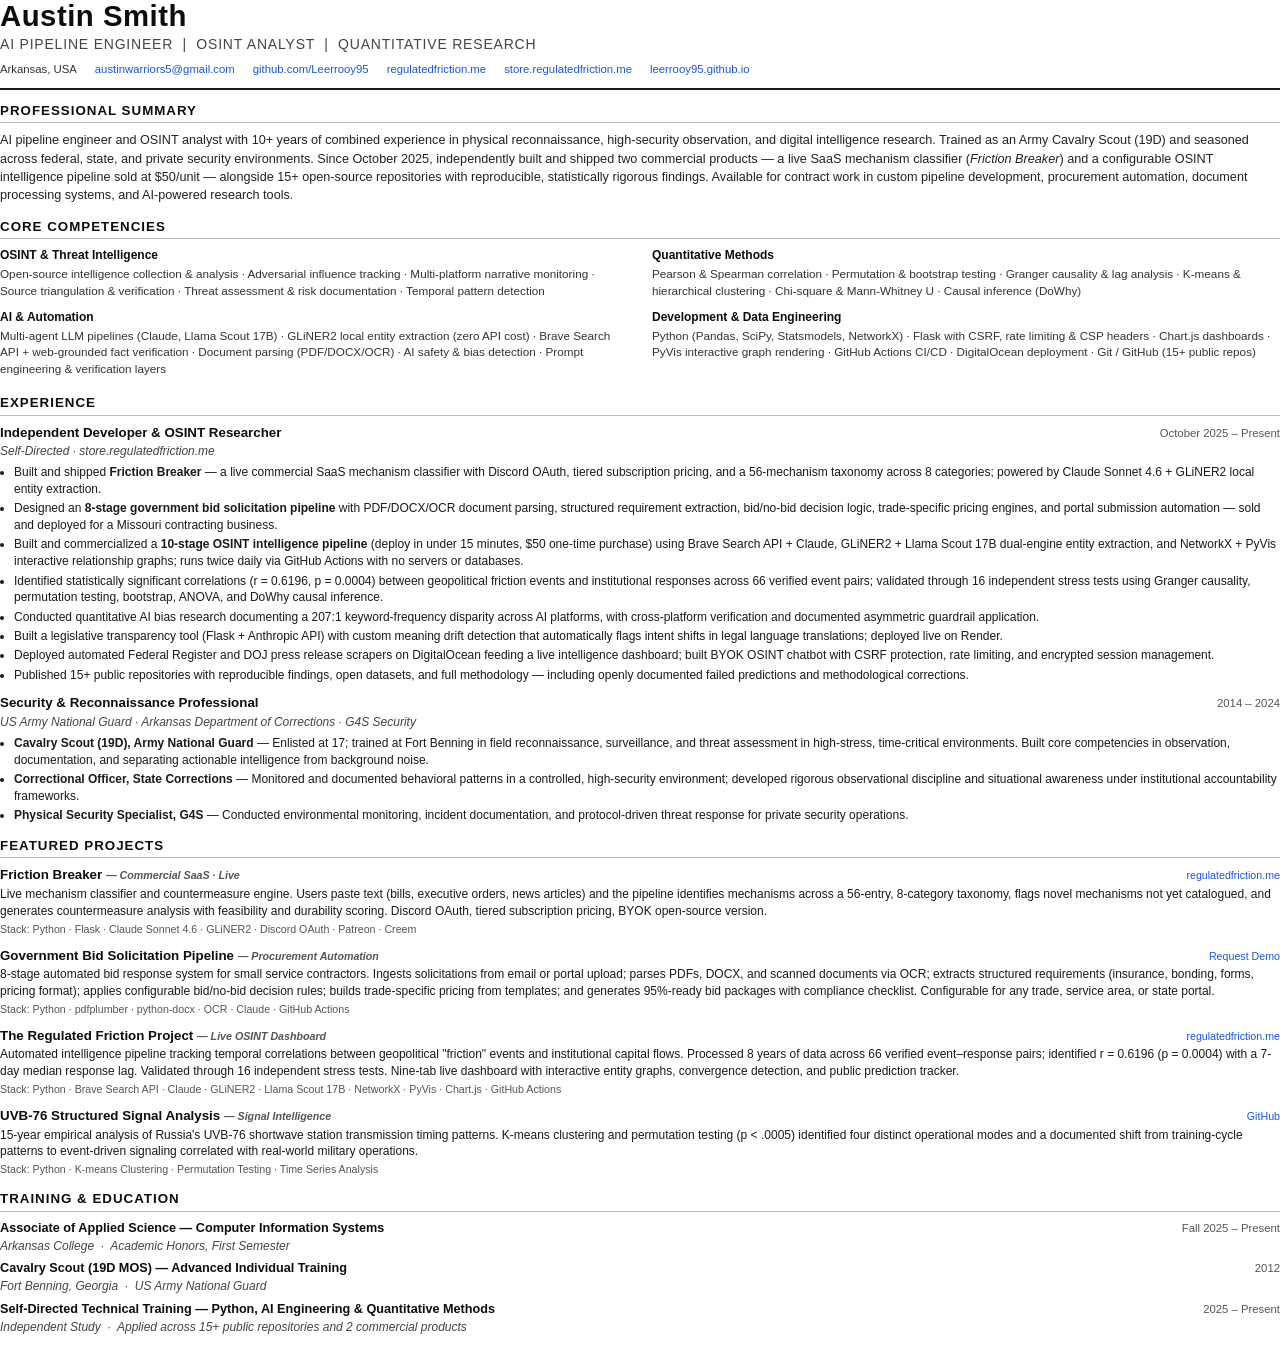
==== commit 516e9464: "Add files via upload" ====
--- a/resume.html
+++ b/resume.html
@@ -244,7 +244,7 @@
   <div class="header-title">AI Pipeline Engineer &nbsp;|&nbsp; OSINT Analyst &nbsp;|&nbsp; Quantitative Research</div>
   <div class="header-contact">
     <span>Arkansas, USA</span>
-    <span><a href="mailto:austin@dvmgservices.com">austin@dvmgservices.com</a></span>
+    <span><a href="mailto:austinwarriors5@gmail.com">austinwarriors5@gmail.com</a></span>
     <span><a href="https://github.com/Leerrooy95">github.com/Leerrooy95</a></span>
     <span><a href="https://regulatedfriction.me">regulatedfriction.me</a></span>
     <span><a href="https://store.regulatedfriction.me">store.regulatedfriction.me</a></span>
@@ -298,7 +298,7 @@
       <div class="job-title">Independent Developer &amp; OSINT Researcher</div>
       <div class="job-dates">October 2025 – Present</div>
     </div>
-    <div class="job-org">Self-Directed · DVMG Services · store.regulatedfriction.me</div>
+    <div class="job-org">Self-Directed · store.regulatedfriction.me</div>
     <ul class="job-bullets">
       <li>Built and shipped <strong>Friction Breaker</strong> — a live commercial SaaS mechanism classifier with Discord OAuth, tiered subscription pricing, and a 56-mechanism taxonomy across 8 categories; powered by Claude Sonnet 4.6 + GLiNER2 local entity extraction.</li>
       <li>Designed an <strong>8-stage government bid solicitation pipeline</strong> with PDF/DOCX/OCR document parsing, structured requirement extraction, bid/no-bid decision logic, trade-specific pricing engines, and portal submission automation — sold and deployed for a Missouri contracting business.</li>
@@ -345,7 +345,7 @@
   <div class="project">
     <div class="project-header">
       <div class="project-title">Government Bid Solicitation Pipeline <span class="project-tag">— Procurement Automation</span></div>
-      <a class="project-link" href="mailto:austin@dvmgservices.com">Request Demo</a>
+      <a class="project-link" href="mailto:austinwarriors5@gmail.com">Request Demo</a>
     </div>
     <div class="project-desc">
       8-stage automated bid response system for small service contractors. Ingests solicitations from email or portal upload; parses PDFs, DOCX, and scanned documents via OCR; extracts structured requirements (insurance, bonding, forms, pricing format); applies configurable bid/no-bid decision rules; builds trade-specific pricing from templates; and generates 95%-ready bid packages with compliance checklist. Configurable for any trade, service area, or state portal.
